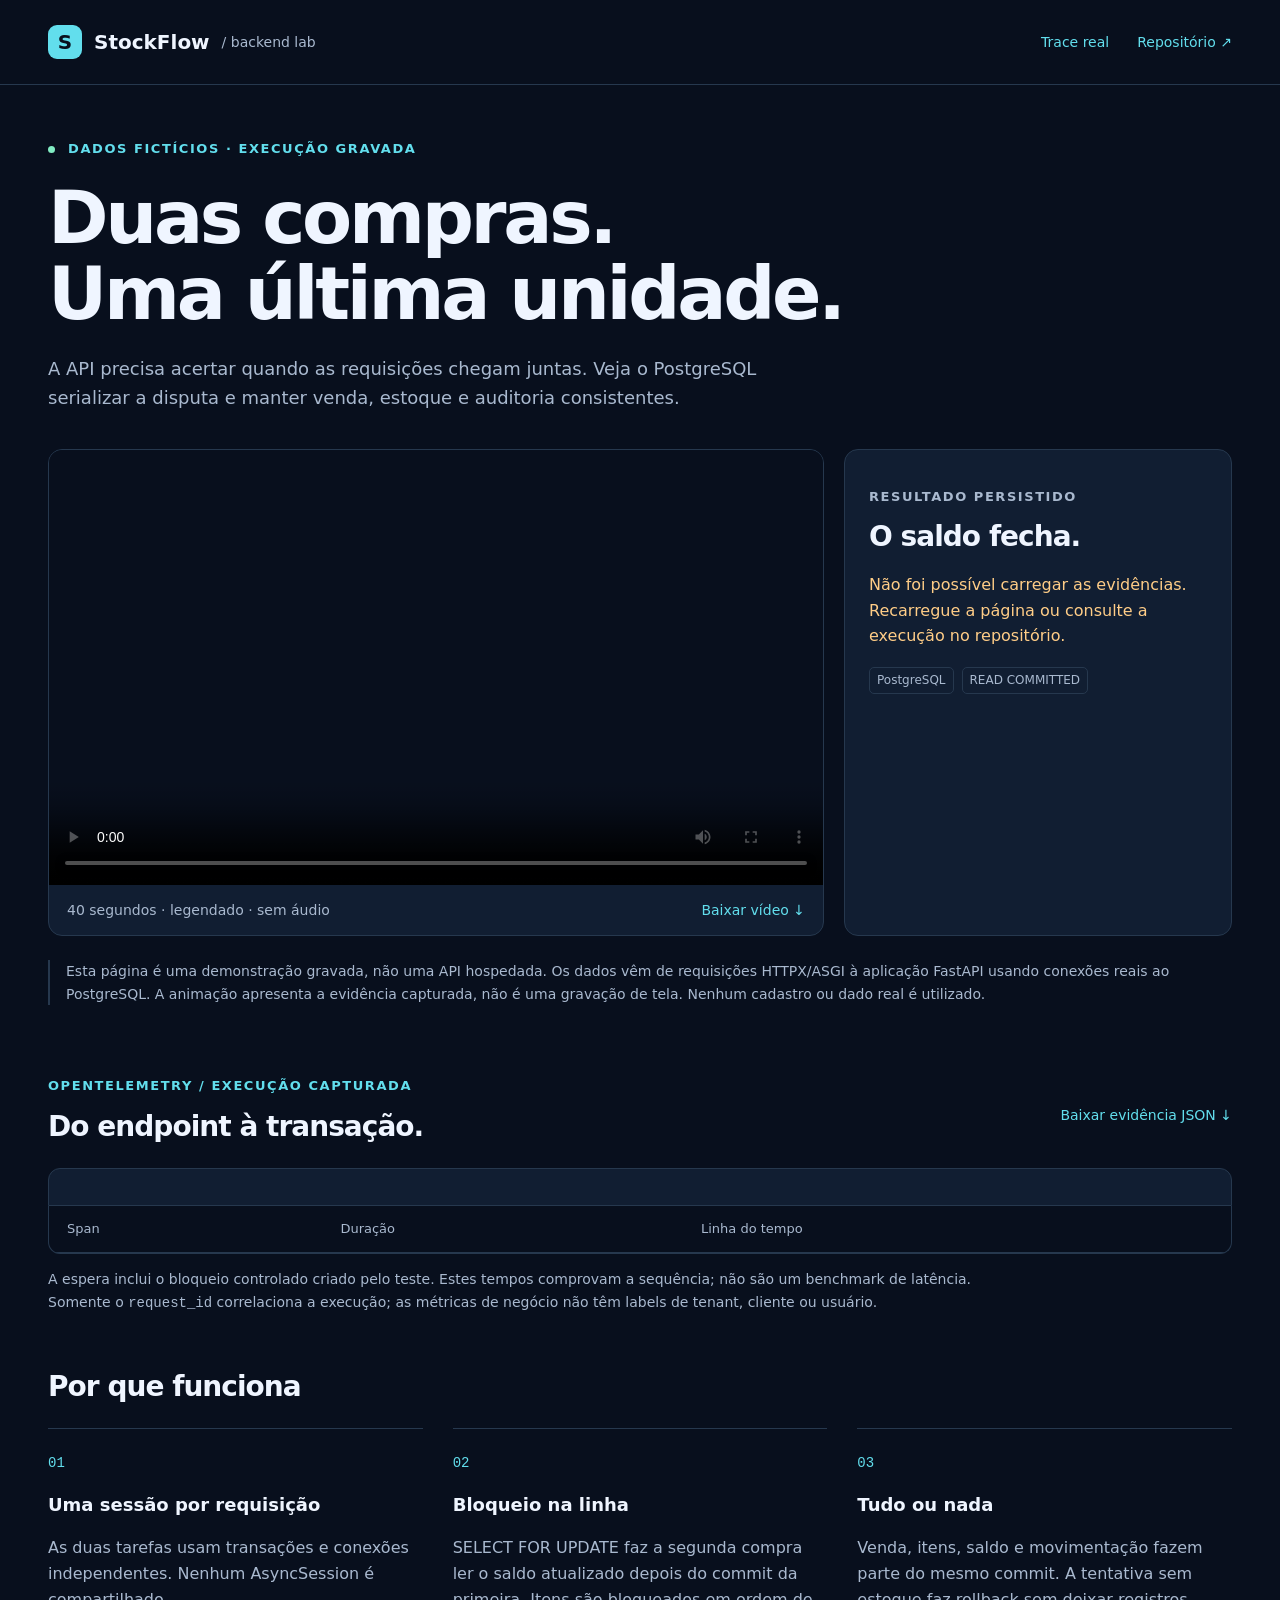
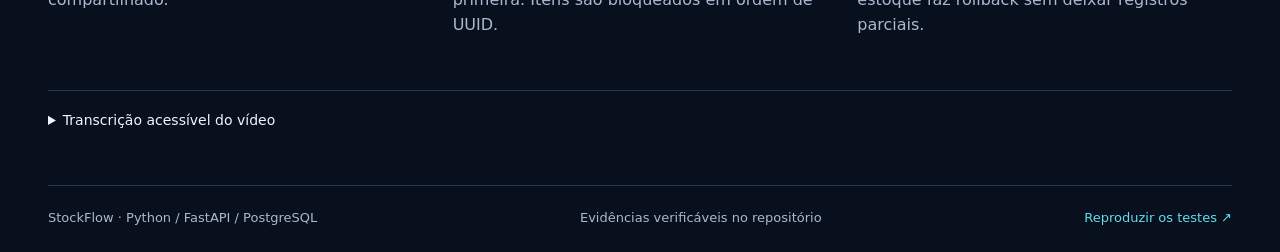
==== demo/index.html @ f34d56fa "feat: publish evidence-driven backend demo with a short video" ====
<!doctype html>
<html lang="pt-BR">
<head>
  <meta charset="utf-8">
  <meta name="viewport" content="width=device-width, initial-scale=1">
  <meta name="description" content="StockFlow: demonstração técnica de vendas concorrentes, transações PostgreSQL e tracing OpenTelemetry com dados fictícios.">
  <meta http-equiv="Content-Security-Policy" content="default-src 'self'; script-src 'self'; style-src 'self' 'unsafe-inline'; img-src 'self'; media-src 'self'; connect-src 'self'; object-src 'none'; base-uri 'self'; form-action 'none'">
  <meta name="referrer" content="no-referrer">
  <title>StockFlow · Concorrência sob controle</title>
  <link rel="stylesheet" href="styles.css">
  <script src="app.js" defer></script>
</head>
<body>
  <a class="skip" href="#demo">Pular para a demonstração</a>
  <header class="topbar"><a class="brand" href="#demo"><span class="brand-icon" aria-hidden="true">S</span> StockFlow <span class="muted">/ backend lab</span></a><nav aria-label="Navegação"><a href="#trace">Trace real</a><a href="https://github.com/jhonwictordev/stockflow-api">Repositório ↗</a></nav></header>
  <main id="demo">
    <div class="eyebrow"><span class="dot"></span> DADOS FICTÍCIOS · EXECUÇÃO GRAVADA</div>
    <h1>Duas compras.<br>Uma última unidade.</h1>
    <p class="intro">A API precisa acertar quando as requisições chegam juntas. Veja o PostgreSQL serializar a disputa e manter venda, estoque e auditoria consistentes.</p>
    <div class="demo-grid">
      <section class="video-panel" aria-label="Vídeo demonstrativo">
        <video controls preload="metadata" poster="poster.jpg" playsinline aria-label="Demonstração técnica StockFlow, quarenta segundos">
          <source src="stockflow-demo.mp4" type="video/mp4">
          <track kind="captions" src="captions.pt-BR.vtt" srclang="pt-BR" label="Português" default>
          Seu navegador não reproduz este vídeo. <a href="stockflow-demo.mp4">Baixar MP4</a>.
        </video>
        <div class="video-footer"><span>40 segundos · legendado · sem áudio</span><a href="stockflow-demo.mp4" download>Baixar vídeo ↓</a></div>
      </section>
      <aside class="proof-card" aria-labelledby="result-title">
        <p class="eyebrow muted">RESULTADO PERSISTIDO</p><h2 id="result-title">O saldo fecha.</h2>
        <div id="summary" aria-live="polite"><p>Carregando a evidência da execução…</p></div>
        <div class="provenance"><span id="database">PostgreSQL</span><span>READ COMMITTED</span></div>
        <a id="run-link" class="button" hidden>Ver execução no CI ↗</a>
      </aside>
    </div>
    <p class="notice">Esta página é uma demonstração gravada, não uma API hospedada. Os dados vêm de requisições HTTPX/ASGI à aplicação FastAPI usando conexões reais ao PostgreSQL. A animação apresenta a evidência capturada, não é uma gravação de tela. Nenhum cadastro ou dado real é utilizado.</p>
    <section id="trace" class="trace-section" aria-labelledby="trace-title">
      <div class="section-title"><div><p class="eyebrow">OPENTELEMETRY / EXECUÇÃO CAPTURADA</p><h2 id="trace-title">Do endpoint à transação.</h2></div><a href="evidence.json" download class="text-link">Baixar evidência JSON ↓</a></div>
      <div class="trace-toolbar"><div id="trace-selector" role="group" aria-label="Escolher requisição"></div><code id="request-label"></code></div>
      <div class="table-wrap"><table><caption class="sr-only">Spans capturados na requisição selecionada, com duração real em milissegundos</caption><thead><tr><th scope="col">Span</th><th scope="col">Duração</th><th scope="col">Linha do tempo</th></tr></thead><tbody id="spans"></tbody></table></div>
      <p class="small">A espera inclui o bloqueio controlado criado pelo teste. Estes tempos comprovam a sequência; não são um benchmark de latência. Somente o <code>request_id</code> correlaciona a execução; as métricas de negócio não têm labels de tenant, cliente ou usuário.</p>
    </section>
    <section class="decisions" aria-labelledby="decisions-title"><h2 id="decisions-title">Por que funciona</h2><div class="decision-grid">
      <article><span class="number">01</span><h3>Uma sessão por requisição</h3><p>As duas tarefas usam transações e conexões independentes. Nenhum AsyncSession é compartilhado.</p></article>
      <article><span class="number">02</span><h3>Bloqueio na linha</h3><p>SELECT FOR UPDATE faz a segunda compra ler o saldo atualizado depois do commit da primeira. Itens são bloqueados em ordem de UUID.</p></article>
      <article><span class="number">03</span><h3>Tudo ou nada</h3><p>Venda, itens, saldo e movimentação fazem parte do mesmo commit. A tentativa sem estoque faz rollback sem deixar registros parciais.</p></article>
    </div></section>
    <details><summary>Transcrição acessível do vídeo</summary><p>Duas compras disputam uma unidade. O teste confirma duas conexões distintas aguardando um bloqueio de linha no PostgreSQL. Ao liberar o bloqueio, uma requisição recebe HTTP 201 e confirma a venda. A outra recebe HTTP 422 por estoque insuficiente e desfaz a transação. O saldo final é zero, com uma venda, um item e uma movimentação de saída. Os spans mostram autenticação, RBAC, consulta, bloqueio e commit ou rollback. O request_id permite seguir cada requisição sem colocar dados pessoais ou tenant nas métricas.</p></details>
    <footer><span>StockFlow · Python / FastAPI / PostgreSQL</span><span id="provenance">Evidências verificáveis no repositório</span><a href="https://github.com/jhonwictordev/stockflow-api/blob/main/docs/POSTGRES_TESTING.md">Reproduzir os testes ↗</a></footer>
  </main>
</body>
</html>
---- demo/styles.css ----
:root{color-scheme:dark;--bg:#080f1d;--panel:#111e32;--line:#26384e;--text:#eff5ff;--muted:#a9b9cf;--cyan:#62deed;--green:#81ecc3;--amber:#ffcd87;font-family:Inter,"Segoe UI",system-ui,sans-serif;font-size:16px}
*{box-sizing:border-box}html{scroll-behavior:smooth}body{margin:0;background:var(--bg);color:var(--text);line-height:1.6}a{color:var(--cyan);text-decoration:none}a:hover{text-decoration:underline}button,a,summary{touch-action:manipulation}a:focus-visible,button:focus-visible,summary:focus-visible,video:focus-visible{outline:3px solid var(--cyan);outline-offset:5px}.topbar{max-width:1440px;margin:auto;padding:25px 48px;display:flex;justify-content:space-between;border-bottom:1px solid var(--line);gap:24px}.brand{font-size:20px;font-weight:700;color:var(--text);display:flex;gap:12px;align-items:center}.brand .muted{font-size:14px;font-weight:400}.brand-icon{display:grid;place-items:center;width:34px;height:34px;background:var(--cyan);color:var(--bg);border-radius:9px}.topbar nav{display:flex;gap:28px;align-items:center;font-size:14px}main{max-width:1344px;margin:auto;padding:54px 48px 24px}.eyebrow{font-size:13px;letter-spacing:.12em;font-weight:700;color:var(--cyan)}.dot{display:inline-block;width:7px;height:7px;border-radius:50%;background:var(--green);margin-right:7px}.muted{color:var(--muted)}h1{font-size:clamp(38px,5.7vw,76px);line-height:1.05;letter-spacing:-.045em;margin:20px 0 22px;font-weight:700}h2{font-size:28px;letter-spacing:-.035em;line-height:1.2;margin:10px 0 24px}h3{font-size:18px;line-height:1.4}.intro{max-width:710px;color:var(--muted);font-size:18px;margin-bottom:36px}.demo-grid{display:grid;grid-template-columns:minmax(0,2fr) minmax(265px,1fr);gap:20px}.video-panel{overflow:hidden;border:1px solid var(--line);border-radius:14px;background:var(--panel);align-self:start}video{display:block;width:100%;aspect-ratio:16/9;background:#080f1d}.video-footer{padding:14px 18px;display:flex;justify-content:space-between;gap:12px;font-size:14px;color:var(--muted)}.proof-card{background:var(--panel);border:1px solid var(--line);border-radius:14px;padding:24px}.proof-card h2{margin-bottom:18px}.proof-row{display:flex;justify-content:space-between;align-items:center;border-bottom:1px solid var(--line);padding:8px 0;gap:14px}.proof-row strong{font:700 24px ui-monospace,monospace;color:var(--green)}.provenance{display:flex;gap:8px;flex-wrap:wrap;font-size:12px;color:var(--muted);margin:18px 0}.provenance span{border:1px solid var(--line);border-radius:5px;padding:3px 7px}.button{display:block;text-align:center;padding:9px 14px;color:var(--bg);background:var(--cyan);border-radius:7px;font-weight:650;font-size:14px}.notice{padding-left:16px;border-left:2px solid var(--line);font-size:14px;color:var(--muted);margin:24px 0 58px}.section-title{display:flex;justify-content:space-between;align-items:center;gap:20px}.text-link{font-size:14px}.trace-section{scroll-margin-top:24px}.trace-toolbar{padding:18px;background:var(--panel);border:1px solid var(--line);border-radius:12px 12px 0 0;display:flex;align-items:center;justify-content:space-between;gap:16px;flex-wrap:wrap}button{font-family:inherit;font-size:14px;font-weight:600;cursor:pointer;border:1px solid var(--line);border-radius:6px;padding:9px 14px;color:var(--muted);background:var(--bg);margin-right:8px}button[aria-pressed=true]{color:var(--bg);background:var(--cyan);border-color:var(--cyan)}code{font-family:ui-monospace,Consolas,monospace;font-size:14px}.table-wrap{overflow:auto;border:1px solid var(--line);border-top:0;border-radius:0 0 12px 12px}table{border-collapse:collapse;width:100%;min-width:620px;font-size:14px}th{text-align:left;color:var(--muted);font-weight:500;font-size:13px}th,td{padding:13px 18px;border-bottom:1px solid var(--line)}tbody tr:last-child td{border-bottom:0}td:first-child{font-family:ui-monospace,Consolas,monospace;width:45%}td:nth-child(2){font-variant-numeric:tabular-nums;white-space:nowrap;width:14%}.track{position:relative;height:11px;background:#14263b;border-radius:3px;min-width:170px;overflow:hidden}.bar{height:100%;position:absolute;min-width:2px;border-radius:3px;background:var(--cyan)}.bar.error{background:var(--amber)}.small{color:var(--muted);font-size:14px;max-width:980px}.decisions{margin-top:56px}.decision-grid{display:grid;grid-template-columns:repeat(3,1fr);gap:30px}.number{font:500 14px ui-monospace,monospace;color:var(--cyan)}.decision-grid article{border-top:1px solid var(--line);padding-top:20px}.decision-grid p{color:var(--muted);font-size:16px}details{margin-top:36px;padding:18px 0;border-top:1px solid var(--line);color:var(--muted);font-size:14px}summary{cursor:pointer;color:var(--text)}footer{border-top:1px solid var(--line);padding-top:22px;margin-top:36px;display:flex;gap:20px;justify-content:space-between;color:var(--muted);font-size:13px;flex-wrap:wrap}.sr-only,.skip:not(:focus){position:absolute;width:1px;height:1px;overflow:hidden;clip:rect(0,0,0,0)}.skip:focus{display:block;padding:10px}.error-message{color:var(--amber)}[hidden]{display:none!important}@media(max-width:880px){main{padding:36px 24px}.topbar{padding:20px 24px}.demo-grid{grid-template-columns:1fr}.proof-card{padding:24px}.decision-grid{grid-template-columns:1fr;gap:14px}.section-title{align-items:start;flex-direction:column;gap:0;margin-bottom:18px}.brand .muted{display:none}.notice{margin-bottom:40px}.video-footer{flex-wrap:wrap}}@media(prefers-reduced-motion:reduce){html{scroll-behavior:auto}}
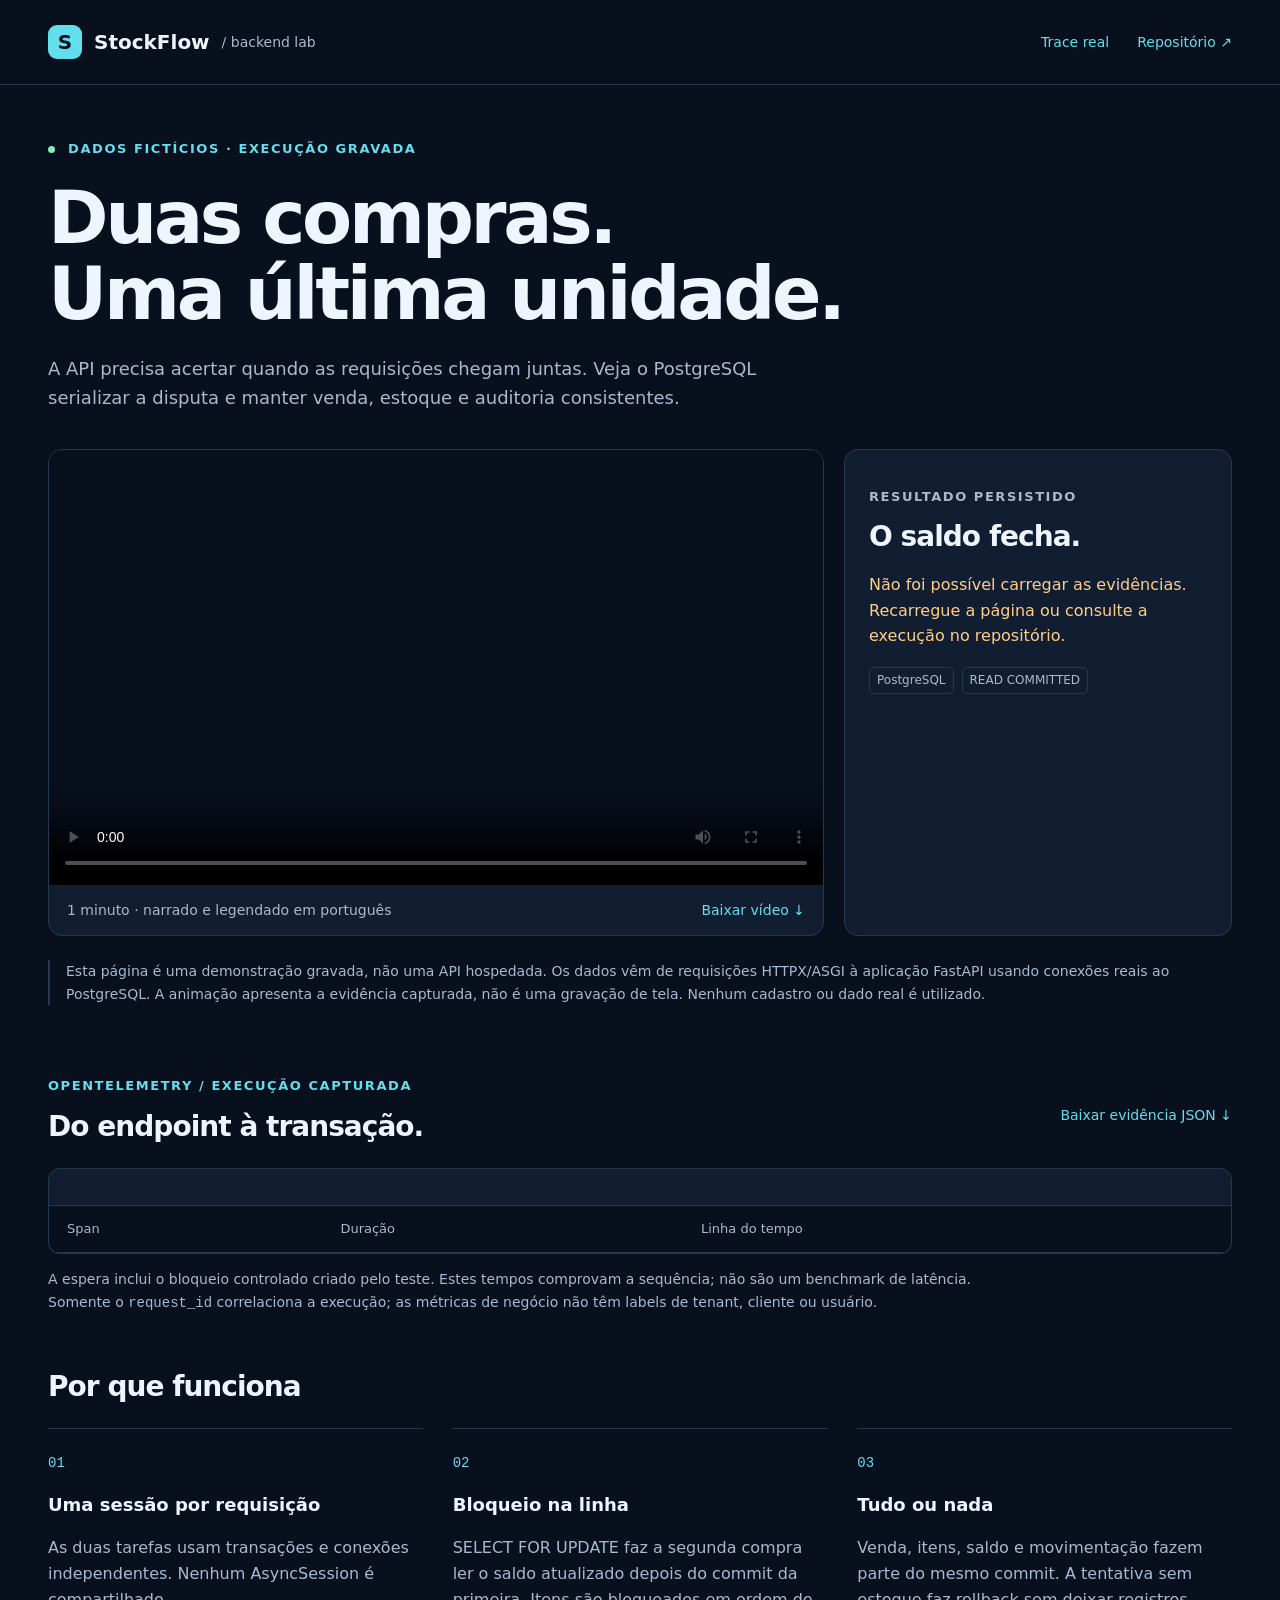
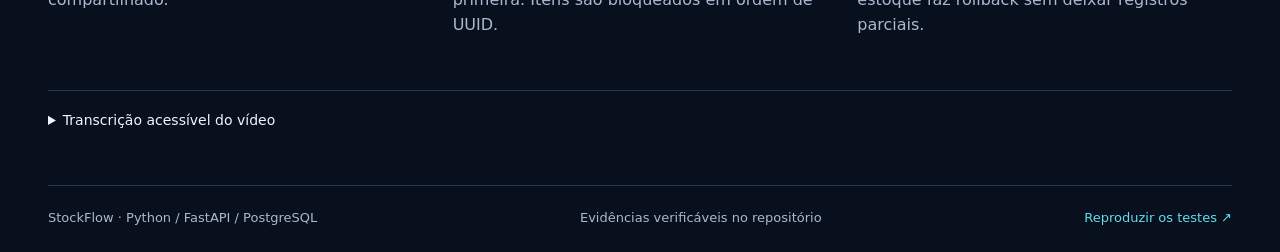
==== commit d174a4f0: "feat: refazer demo em motion design narrado" ====
--- a/demo/index.html
+++ b/demo/index.html
@@ -19,12 +19,12 @@
     <p class="intro">A API precisa acertar quando as requisições chegam juntas. Veja o PostgreSQL serializar a disputa e manter venda, estoque e auditoria consistentes.</p>
     <div class="demo-grid">
       <section class="video-panel" aria-label="Vídeo demonstrativo">
-        <video controls preload="metadata" poster="poster.jpg" playsinline aria-label="Demonstração técnica StockFlow, quarenta segundos">
+        <video controls preload="metadata" poster="poster.jpg" playsinline aria-label="Demonstração técnica StockFlow, um minuto, com narração em português">
           <source src="stockflow-demo.mp4" type="video/mp4">
           <track kind="captions" src="captions.pt-BR.vtt" srclang="pt-BR" label="Português" default>
           Seu navegador não reproduz este vídeo. <a href="stockflow-demo.mp4">Baixar MP4</a>.
         </video>
-        <div class="video-footer"><span>40 segundos · legendado · sem áudio</span><a href="stockflow-demo.mp4" download>Baixar vídeo ↓</a></div>
+        <div class="video-footer"><span>1 minuto · narrado e legendado em português</span><a href="stockflow-demo.mp4" download>Baixar vídeo ↓</a></div>
       </section>
       <aside class="proof-card" aria-labelledby="result-title">
         <p class="eyebrow muted">RESULTADO PERSISTIDO</p><h2 id="result-title">O saldo fecha.</h2>
@@ -45,7 +45,7 @@
       <article><span class="number">02</span><h3>Bloqueio na linha</h3><p>SELECT FOR UPDATE faz a segunda compra ler o saldo atualizado depois do commit da primeira. Itens são bloqueados em ordem de UUID.</p></article>
       <article><span class="number">03</span><h3>Tudo ou nada</h3><p>Venda, itens, saldo e movimentação fazem parte do mesmo commit. A tentativa sem estoque faz rollback sem deixar registros parciais.</p></article>
     </div></section>
-    <details><summary>Transcrição acessível do vídeo</summary><p>Duas compras disputam uma unidade. O teste confirma duas conexões distintas aguardando um bloqueio de linha no PostgreSQL. Ao liberar o bloqueio, uma requisição recebe HTTP 201 e confirma a venda. A outra recebe HTTP 422 por estoque insuficiente e desfaz a transação. O saldo final é zero, com uma venda, um item e uma movimentação de saída. Os spans mostram autenticação, RBAC, consulta, bloqueio e commit ou rollback. O request_id permite seguir cada requisição sem colocar dados pessoais ou tenant nas métricas.</p></details>
+    <details><summary>Transcrição acessível do vídeo</summary><p>Há uma unidade no estoque e duas compras chegam juntas. Cada compra usa sua própria sessão e transação. O teste segura a linha por alguns instantes, confirma duas conexões em espera no PostgreSQL e libera a barreira. Uma compra desconta a unidade, confirma a transação e recebe HTTP 201. A outra retoma, lê o saldo zero, recebe HTTP 422 e faz rollback sem gravar uma segunda venda. O request_id conecta endpoint, autenticação, permissão, bloqueio e transação. Resultado: uma venda, estoque zero e nenhuma duplicidade.</p></details>
     <footer><span>StockFlow · Python / FastAPI / PostgreSQL</span><span id="provenance">Evidências verificáveis no repositório</span><a href="https://github.com/jhonwictordev/stockflow-api/blob/main/docs/POSTGRES_TESTING.md">Reproduzir os testes ↗</a></footer>
   </main>
 </body>
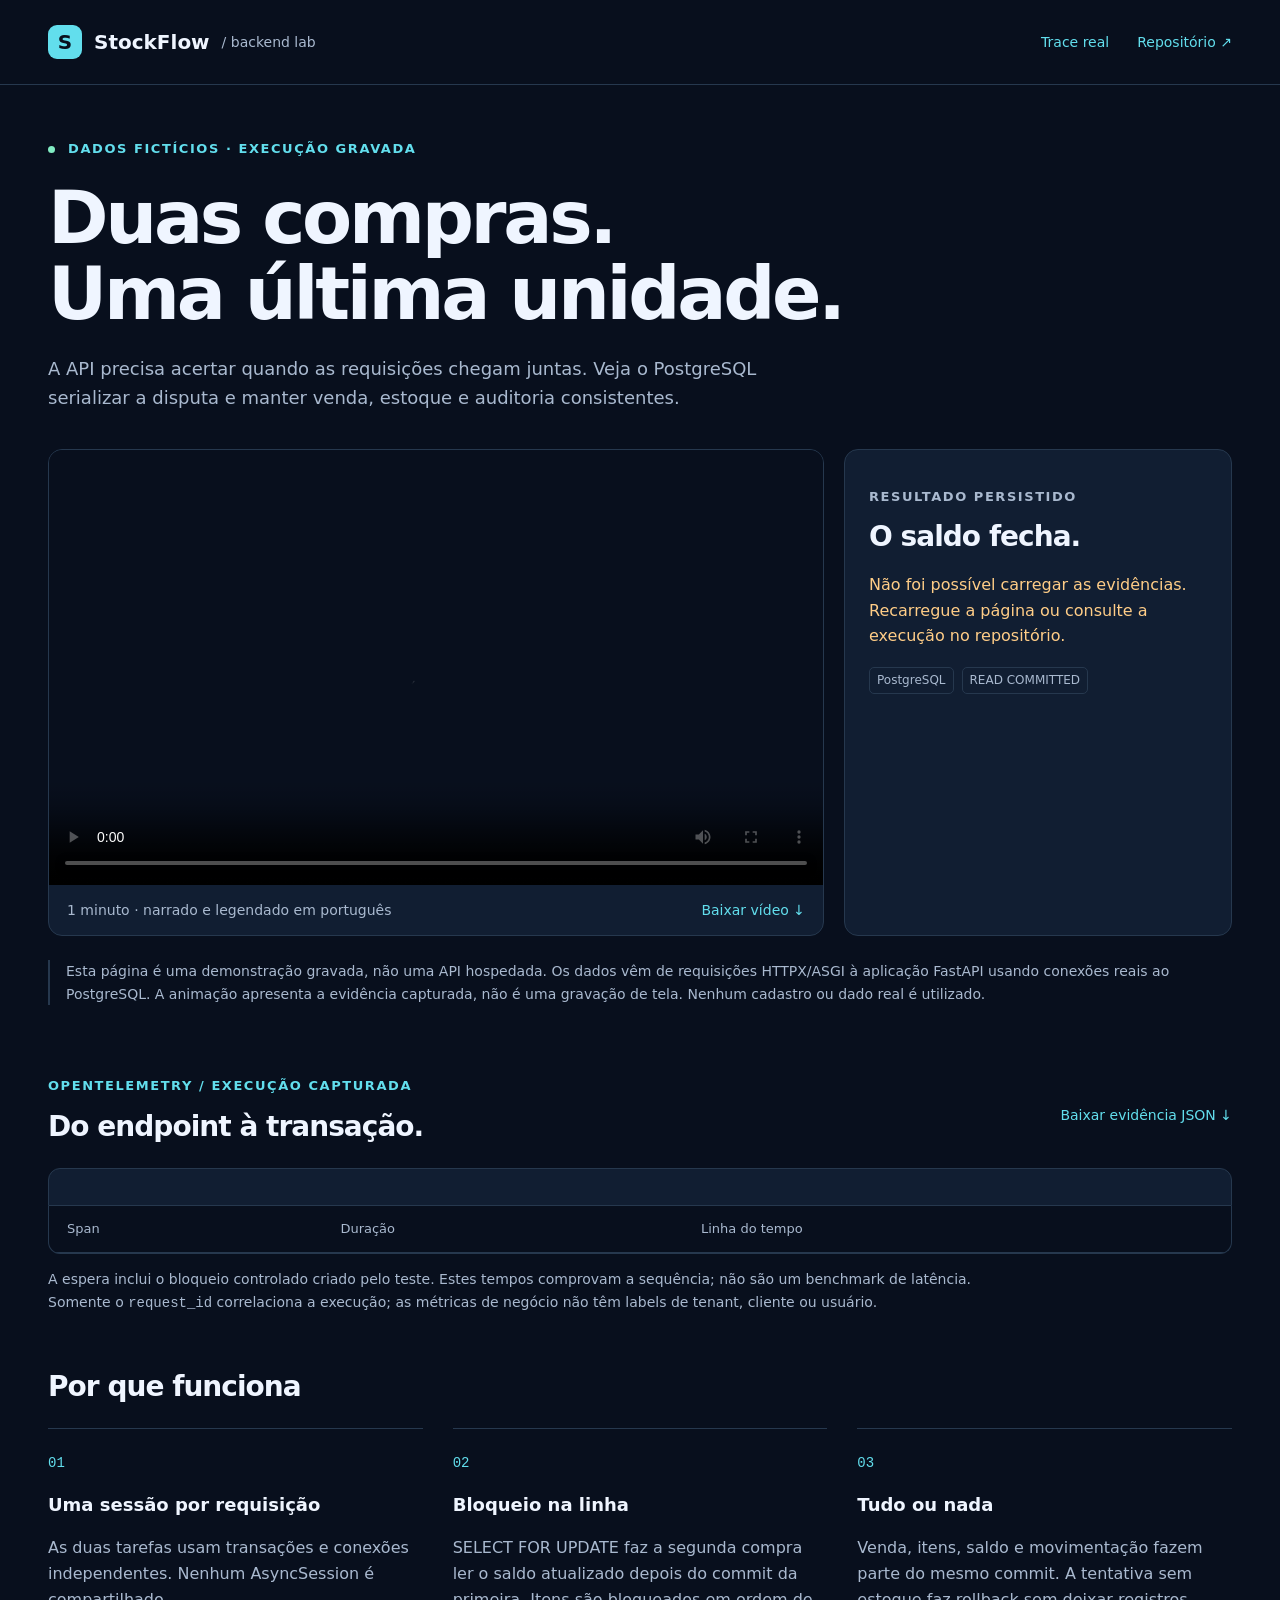
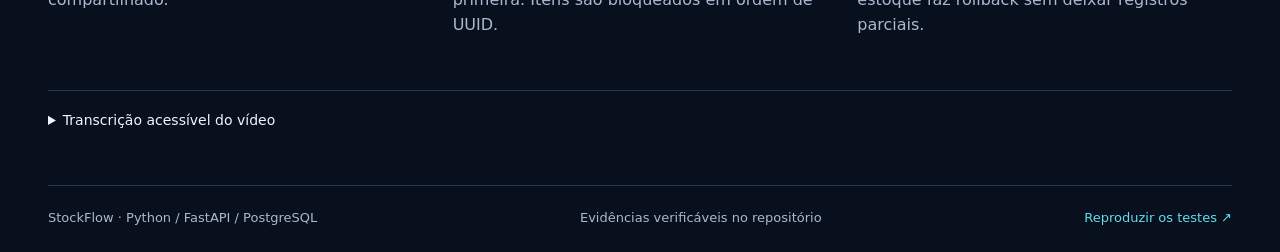
==== commit 924b216a: "fix: melhorar voz e conter textos no motion" ====
--- a/demo/index.html
+++ b/demo/index.html
@@ -45,7 +45,7 @@
       <article><span class="number">02</span><h3>Bloqueio na linha</h3><p>SELECT FOR UPDATE faz a segunda compra ler o saldo atualizado depois do commit da primeira. Itens são bloqueados em ordem de UUID.</p></article>
       <article><span class="number">03</span><h3>Tudo ou nada</h3><p>Venda, itens, saldo e movimentação fazem parte do mesmo commit. A tentativa sem estoque faz rollback sem deixar registros parciais.</p></article>
     </div></section>
-    <details><summary>Transcrição acessível do vídeo</summary><p>Há uma unidade no estoque e duas compras chegam juntas. Cada compra usa sua própria sessão e transação. O teste segura a linha por alguns instantes, confirma duas conexões em espera no PostgreSQL e libera a barreira. Uma compra desconta a unidade, confirma a transação e recebe HTTP 201. A outra retoma, lê o saldo zero, recebe HTTP 422 e faz rollback sem gravar uma segunda venda. O request_id conecta endpoint, autenticação, permissão, bloqueio e transação. Resultado: uma venda, estoque zero e nenhuma duplicidade.</p></details>
+    <details><summary>Transcrição acessível do vídeo</summary><p>Há uma unidade no estoque e duas compras chegam juntas. Cada compra usa sua própria sessão e transação. O teste segura a linha por alguns instantes, confirma duas conexões em espera no PostgreSQL e libera a barreira. Uma compra desconta a unidade, confirma a transação e recebe HTTP 201. A outra retoma, lê o saldo zero, recebe HTTP 422 e desfaz a transação sem gravar uma segunda venda. Um identificador conecta endpoint, autenticação, permissão, bloqueio e transação. Resultado: uma venda, estoque zero e nenhuma duplicidade.</p></details>
     <footer><span>StockFlow · Python / FastAPI / PostgreSQL</span><span id="provenance">Evidências verificáveis no repositório</span><a href="https://github.com/jhonwictordev/stockflow-api/blob/main/docs/POSTGRES_TESTING.md">Reproduzir os testes ↗</a></footer>
   </main>
 </body>
